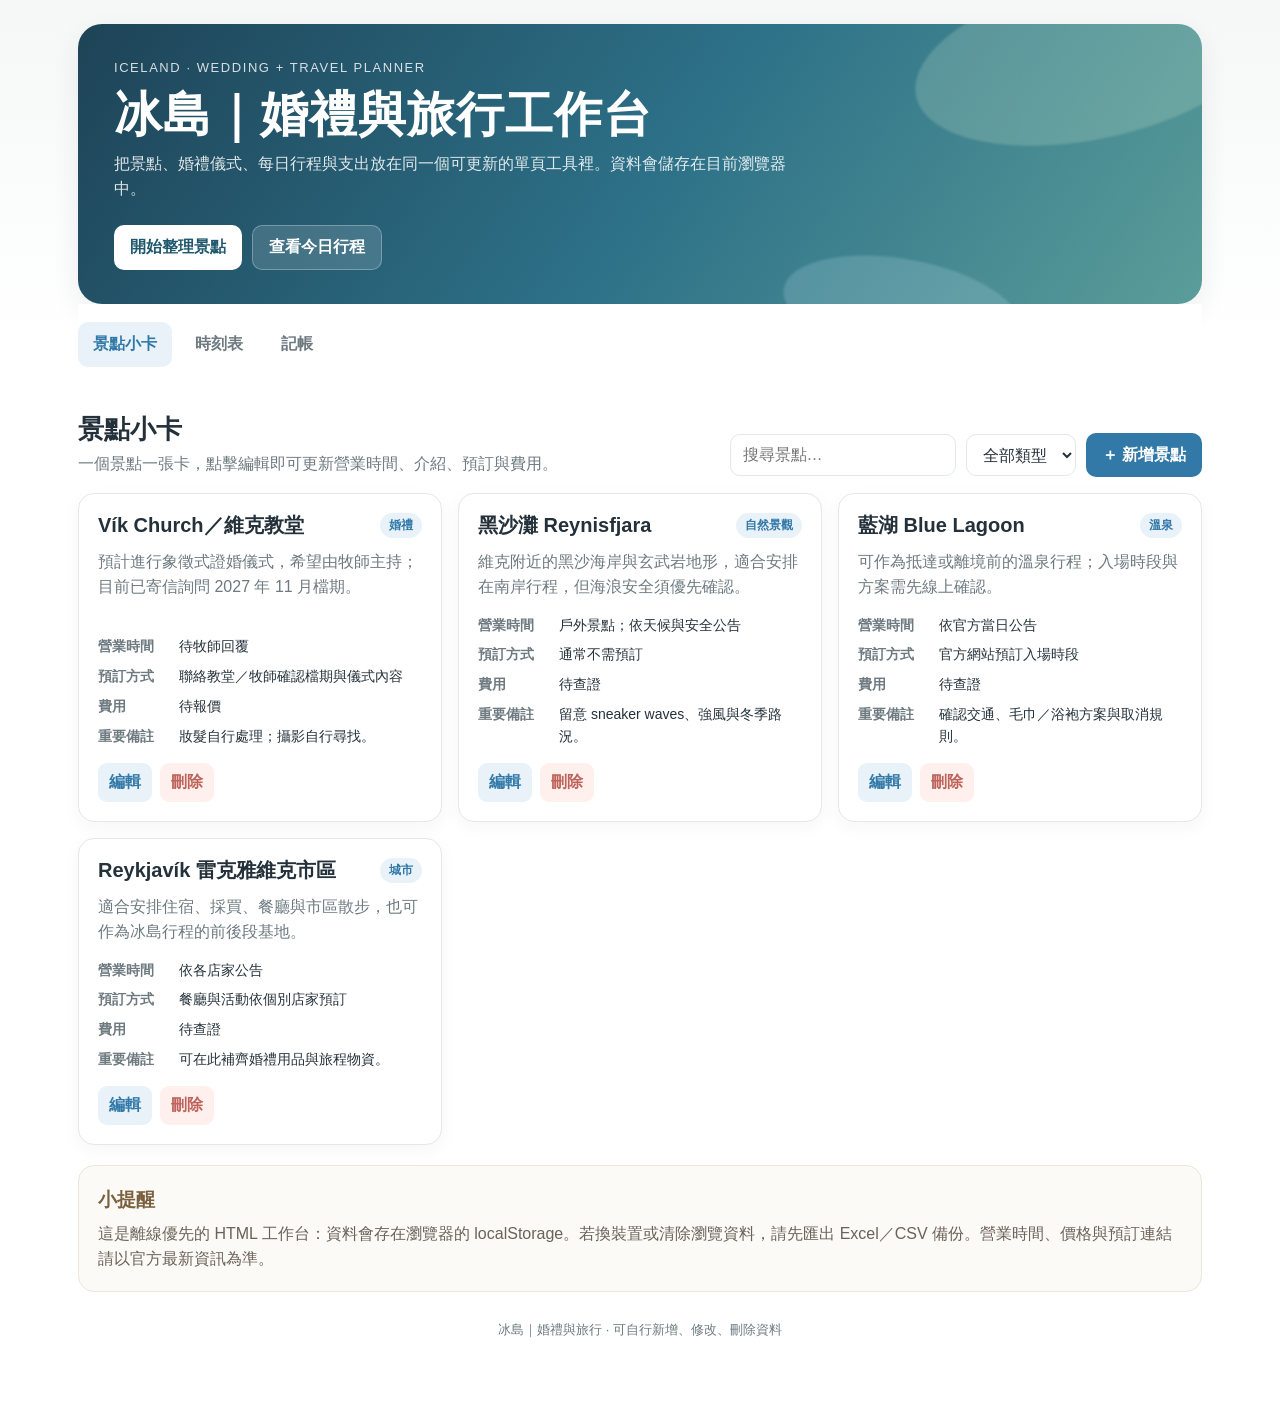
==== index.html @ bb9e5751 "Add files via upload" ====
<!doctype html>
<html lang="zh-Hant">
<head>
<meta charset="utf-8">
<meta name="viewport" content="width=device-width, initial-scale=1">
<title>冰島｜婚禮與旅行工作台</title>
<style>
:root{--ink:#25313a;--muted:#6e7a80;--line:#e4e8e8;--paper:#fff;--soft:#f4f7f6;--blue:#3279a8;--blue-soft:#e8f2f8;--green:#4c8d72;--green-soft:#eaf4ee;--amber:#b87836;--amber-soft:#fbf1e3;--red:#bd635b;--shadow:0 10px 28px rgba(36,53,60,.08);--radius:16px}
*{box-sizing:border-box}html{scroll-behavior:smooth}body{margin:0;background:linear-gradient(180deg,#f5f8f7 0,#fff 340px);color:var(--ink);font-family:-apple-system,BlinkMacSystemFont,"Noto Sans TC","Microsoft JhengHei",Arial,sans-serif;font-size:16px;line-height:1.55}button,input,select,textarea{font:inherit}button{cursor:pointer;border:0}.shell{max-width:1180px;margin:auto;padding:24px 28px 64px}.hero{position:relative;overflow:hidden;border-radius:24px;padding:34px 36px;color:#fff;background:linear-gradient(125deg,#1e4357 0%,#2d7188 52%,#5b9d99 100%);box-shadow:var(--shadow)}.hero:before,.hero:after{content:"";position:absolute;border-radius:50%;filter:blur(1px);opacity:.2}.hero:before{width:360px;height:160px;right:-70px;top:-45px;background:#d7f2d4;transform:rotate(-12deg)}.hero:after{width:240px;height:100px;right:180px;bottom:-55px;background:#c2e6f5;transform:rotate(10deg)}.hero>*{position:relative;z-index:1}.eyebrow{font-size:13px;letter-spacing:.12em;text-transform:uppercase;opacity:.82}.hero h1{font-size:clamp(28px,4vw,48px);line-height:1.12;margin:10px 0 10px;font-weight:800;letter-spacing:.02em}.hero p{margin:0;max-width:680px;color:rgba(255,255,255,.86)}.hero-actions{display:flex;flex-wrap:wrap;gap:10px;margin-top:24px}.btn{min-height:44px;border-radius:10px;padding:9px 16px;font-weight:700;transition:.2s ease;display:inline-flex;align-items:center;justify-content:center;gap:7px}.btn:hover{transform:translateY(-1px)}.btn-primary{background:#fff;color:#1f586d}.btn-ghost{background:rgba(255,255,255,.14);color:#fff;border:1px solid rgba(255,255,255,.28)}.btn-blue{background:var(--blue);color:#fff}.btn-green{background:var(--green);color:#fff}.btn-amber{background:var(--amber);color:#fff}.btn-muted{background:var(--soft);color:var(--ink);border:1px solid var(--line)}.btn-danger{background:#fff1ef;color:var(--red);border:1px solid #f2cfcb}.tabs{display:flex;gap:8px;overflow:auto;padding:18px 0 12px;position:sticky;top:0;background:rgba(255,255,255,.94);backdrop-filter:blur(10px);z-index:5}.tab{white-space:nowrap;padding:10px 15px;border-radius:10px;color:var(--muted);background:transparent;font-weight:700}.tab.active{color:var(--blue);background:var(--blue-soft)}.section{display:none;padding-top:12px}.section.active{display:block}.section-head{display:flex;align-items:flex-end;justify-content:space-between;gap:16px;margin:18px 0 16px}.section-head h2{font-size:26px;margin:0 0 3px}.section-head p{margin:0;color:var(--muted)}.toolbar{display:flex;gap:10px;flex-wrap:wrap;align-items:center}.toolbar input,.toolbar select,.toolbar button{height:42px}.field-inline{border:1px solid var(--line);background:#fff;border-radius:10px;padding:8px 12px;color:var(--ink)}.spot-grid{display:grid;grid-template-columns:repeat(3,minmax(0,1fr));gap:16px}.card{background:var(--paper);border:1px solid var(--line);border-radius:var(--radius);box-shadow:0 5px 18px rgba(40,57,61,.045);padding:19px}.spot-card{display:flex;flex-direction:column;min-height:292px}.spot-top{display:flex;justify-content:space-between;gap:12px;align-items:flex-start}.spot-title{font-size:20px;font-weight:800;line-height:1.25}.badge{display:inline-flex;align-items:center;min-height:25px;padding:3px 9px;border-radius:999px;font-size:12px;font-weight:800;background:var(--blue-soft);color:var(--blue);white-space:nowrap}.badge.green{background:var(--green-soft);color:var(--green)}.badge.amber{background:var(--amber-soft);color:var(--amber)}.badge.red{background:#fff0ee;color:var(--red)}.spot-intro{color:var(--muted);margin:12px 0 15px;display:-webkit-box;-webkit-line-clamp:3;-webkit-box-orient:vertical;overflow:hidden}.meta{display:grid;gap:8px;margin-top:auto}.meta-row{display:flex;gap:9px;align-items:flex-start;font-size:14px}.meta-row b{width:72px;color:var(--muted);font-weight:700;flex:0 0 auto}.meta-row span{color:var(--ink)}.card-actions{display:flex;gap:8px;margin-top:16px}.small-btn{min-height:38px;padding:7px 11px;border-radius:9px;background:var(--soft);color:var(--ink);font-weight:700}.small-btn.edit{color:var(--blue);background:var(--blue-soft)}.small-btn.delete{color:var(--red);background:#fff0ee}.empty{padding:42px 18px;text-align:center;border:1px dashed #cfd8d7;border-radius:16px;color:var(--muted);grid-column:1/-1}.schedule-layout{display:grid;grid-template-columns:280px 1fr;gap:18px}.date-panel{align-self:start;position:sticky;top:74px}.date-panel h3,.side-card h3{margin:0 0 12px;font-size:17px}.date-list{display:grid;gap:7px;max-height:420px;overflow:auto}.date-option{text-align:left;background:#fff;border:1px solid var(--line);border-radius:10px;padding:9px 11px;color:var(--ink)}.date-option.selected{background:var(--blue-soft);border-color:#afd0e3;color:var(--blue);font-weight:800}.day-header{display:flex;justify-content:space-between;align-items:center;gap:12px;margin-bottom:12px}.day-header h3{font-size:21px;margin:0}.timeline{display:grid;gap:11px}.timeline-item{display:grid;grid-template-columns:82px 1fr;gap:13px;align-items:stretch}.time-box{display:flex;align-items:flex-start;justify-content:flex-end;padding-top:15px;color:var(--blue);font-weight:800}.timeline-card{border:1px solid var(--line);border-left:4px solid var(--blue);border-radius:12px;padding:13px 15px;background:#fff}.timeline-card h4{margin:0 0 3px;font-size:17px}.timeline-card p{margin:0;color:var(--muted);font-size:14px}.ledger-summary{display:grid;grid-template-columns:repeat(4,1fr);gap:12px;margin-bottom:18px}.stat{background:#fff;border:1px solid var(--line);border-radius:14px;padding:16px}.stat .label{font-size:13px;color:var(--muted)}.stat .value{font-size:24px;font-weight:800;margin-top:3px}.stat.blue .value{color:var(--blue)}.stat.green .value{color:var(--green)}.stat.amber .value{color:var(--amber)}.table-wrap{overflow:auto;border:1px solid var(--line);border-radius:14px;background:#fff}.data-table{width:100%;border-collapse:collapse;min-width:850px}.data-table th,.data-table td{padding:12px 13px;border-bottom:1px solid var(--line);text-align:left;vertical-align:top}.data-table th{font-size:13px;color:var(--muted);background:var(--soft);white-space:nowrap}.data-table tr:last-child td{border-bottom:0}.data-table td.num{text-align:right;white-space:nowrap}.row-actions{white-space:nowrap;text-align:right!important}.notes{padding:19px;border-radius:16px;background:#fbfaf7;border:1px solid #efe5d8;color:#6c6259;margin-top:20px}.notes h3{margin:0 0 8px;color:#7b603e}.footer-note{margin-top:28px;color:var(--muted);font-size:13px;text-align:center}.modal-backdrop{position:fixed;inset:0;background:rgba(24,38,43,.46);display:none;align-items:center;justify-content:center;padding:18px;z-index:10}.modal-backdrop.open{display:flex}.modal{background:#fff;border-radius:18px;max-width:740px;width:100%;max-height:92vh;overflow:auto;box-shadow:0 20px 60px rgba(0,0,0,.2);padding:24px}.modal-head{display:flex;justify-content:space-between;align-items:center;margin-bottom:16px}.modal-head h3{margin:0;font-size:22px}.close{background:var(--soft);border-radius:9px;width:40px;height:40px;font-size:22px}.form-grid{display:grid;grid-template-columns:1fr 1fr;gap:13px}.form-field{display:grid;gap:6px}.form-field.full{grid-column:1/-1}.form-field label{font-size:13px;color:var(--muted);font-weight:700}.form-field input,.form-field select,.form-field textarea{width:100%;border:1px solid var(--line);border-radius:10px;padding:10px 11px;background:#fff;color:var(--ink)}.form-field textarea{min-height:100px;resize:vertical}.modal-actions{display:flex;justify-content:flex-end;gap:9px;margin-top:20px}.toast{position:fixed;right:20px;bottom:20px;z-index:20;background:#25313a;color:#fff;border-radius:10px;padding:12px 15px;opacity:0;transform:translateY(8px);transition:.25s ease;pointer-events:none}.toast.show{opacity:1;transform:translateY(0)}.hint{font-size:13px;color:var(--muted);margin-top:8px}@media(max-width:900px){.spot-grid{grid-template-columns:repeat(2,minmax(0,1fr))}.schedule-layout{grid-template-columns:1fr}.date-panel{position:static}.date-list{display:flex;overflow:auto;max-height:none}.date-option{min-width:138px}.ledger-summary{grid-template-columns:repeat(2,1fr)}}@media(max-width:620px){.shell{padding:12px 16px 46px}.hero{padding:26px 22px;border-radius:18px}.hero h1{font-size:31px}.section-head{display:block}.section-head .toolbar{margin-top:13px}.spot-grid{grid-template-columns:1fr}.ledger-summary{grid-template-columns:1fr 1fr}.form-grid{grid-template-columns:1fr}.form-field.full{grid-column:auto}.toolbar input,.toolbar select{flex:1;min-width:140px}.timeline-item{grid-template-columns:57px 1fr}.time-box{font-size:13px}.card{padding:16px}}
</style>
</head>
<body>
<div class="shell">
<header class="hero">
  <div class="eyebrow">Iceland · wedding + travel planner</div>
  <h1>冰島｜婚禮與旅行工作台</h1>
  <p>把景點、婚禮儀式、每日行程與支出放在同一個可更新的單頁工具裡。資料會儲存在目前瀏覽器中。</p>
  <div class="hero-actions"><button class="btn btn-primary" data-tab="spots">開始整理景點</button><button class="btn btn-ghost" data-tab="schedule">查看今日行程</button></div>
</header>
<nav class="tabs" aria-label="主要功能"><button class="tab active" data-tab="spots">景點小卡</button><button class="tab" data-tab="schedule">時刻表</button><button class="tab" data-tab="ledger">記帳</button></nav>
<main>
<section id="spots" class="section active" aria-labelledby="spots-title">
  <div class="section-head"><div><h2 id="spots-title">景點小卡</h2><p>一個景點一張卡，點擊編輯即可更新營業時間、介紹、預訂與費用。</p></div><div class="toolbar"><input id="spotSearch" class="field-inline" type="search" placeholder="搜尋景點…" aria-label="搜尋景點"><select id="spotFilter" class="field-inline" aria-label="篩選景點類型"><option value="all">全部類型</option><option>婚禮</option><option>自然景觀</option><option>溫泉</option><option>城市</option><option>住宿</option><option>交通</option></select><button class="btn btn-blue" id="addSpot">＋ 新增景點</button></div></div>
  <div id="spotGrid" class="spot-grid"></div>
</section>
<section id="schedule" class="section" aria-labelledby="schedule-title">
  <div class="section-head"><div><h2 id="schedule-title">時刻表</h2><p>先選日期，再查看當天行程；每一筆行程也可以編輯或刪除。</p></div><div class="toolbar"><button class="btn btn-blue" id="addSchedule">＋ 新增行程</button></div></div>
  <div class="schedule-layout"><aside class="card date-panel"><h3>選擇日期</h3><div id="dateList" class="date-list"></div><p class="hint">日期會依行程自動出現。</p></aside><div class="card"><div class="day-header"><h3 id="selectedDateLabel">尚未建立行程</h3><span id="dayCount" class="badge">0 筆</span></div><div id="timeline" class="timeline"></div></div></div>
</section>
<section id="ledger" class="section" aria-labelledby="ledger-title">
  <div class="section-head"><div><h2 id="ledger-title">記帳</h2><p>原幣與台幣分開記錄；可匯出 Excel 相容檔案。</p></div><div class="toolbar"><button class="btn btn-green" id="addExpense">＋ 新增支出</button><button class="btn btn-muted" id="exportExcel">⇩ 匯出 Excel</button><button class="btn btn-muted" id="exportCsv">⇩ 匯出 CSV</button></div></div>
  <div class="ledger-summary"><div class="stat blue"><div class="label">台幣總預估</div><div class="value" id="sumEstimate">NT$0</div></div><div class="stat green"><div class="label">已付款台幣</div><div class="value" id="sumPaid">NT$0</div></div><div class="stat amber"><div class="label">待付款台幣</div><div class="value" id="sumPending">NT$0</div></div><div class="stat"><div class="label">支出筆數</div><div class="value" id="sumCount">0</div></div></div>
  <div class="table-wrap"><table class="data-table"><thead><tr><th>日期</th><th>項目</th><th>類別</th><th>狀態</th><th>原幣別</th><th>原始金額</th><th>台幣估算</th><th>備註</th><th></th></tr></thead><tbody id="expenseBody"></tbody></table></div>
</section>
</main>
<div class="notes"><h3>小提醒</h3><div>這是離線優先的 HTML 工作台：資料會存在瀏覽器的 localStorage。若換裝置或清除瀏覽資料，請先匯出 Excel／CSV 備份。營業時間、價格與預訂連結請以官方最新資訊為準。</div></div>
<div class="footer-note">冰島｜婚禮與旅行 · 可自行新增、修改、刪除資料</div>
</div>
<div id="modalBackdrop" class="modal-backdrop" role="dialog" aria-modal="true" aria-labelledby="modalTitle"><div class="modal"><div class="modal-head"><h3 id="modalTitle">新增資料</h3><button class="close" id="closeModal" aria-label="關閉">×</button></div><form id="entryForm"><div id="formFields" class="form-grid"></div><div class="modal-actions"><button type="button" class="btn btn-muted" id="cancelModal">取消</button><button type="submit" class="btn btn-blue">儲存</button></div></form></div></div>
<div id="toast" class="toast" role="status"></div>
<script>
const KEY='iceland-wedding-travel-v1';
const starter={spots:[
 {id:uid(),name:'Vík Church／維克教堂',type:'婚禮',hours:'待牧師回覆',intro:'預計進行象徵式證婚儀式，希望由牧師主持；目前已寄信詢問 2027 年 11 月檔期。',booking:'聯絡教堂／牧師確認檔期與儀式內容',cost:'待報價',notes:'妝髮自行處理；攝影自行尋找。'},
 {id:uid(),name:'黑沙灘 Reynisfjara',type:'自然景觀',hours:'戶外景點；依天候與安全公告',intro:'維克附近的黑沙海岸與玄武岩地形，適合安排在南岸行程，但海浪安全須優先確認。',booking:'通常不需預訂',cost:'待查證',notes:'留意 sneaker waves、強風與冬季路況。'},
 {id:uid(),name:'藍湖 Blue Lagoon',type:'溫泉',hours:'依官方當日公告',intro:'可作為抵達或離境前的溫泉行程；入場時段與方案需先線上確認。',booking:'官方網站預訂入場時段',cost:'待查證',notes:'確認交通、毛巾／浴袍方案與取消規則。'},
 {id:uid(),name:'Reykjavík 雷克雅維克市區',type:'城市',hours:'依各店家公告',intro:'適合安排住宿、採買、餐廳與市區散步，也可作為冰島行程的前後段基地。',booking:'餐廳與活動依個別店家預訂',cost:'待查證',notes:'可在此補齊婚禮用品與旅程物資。'}
],schedule:[
 {id:uid(),date:'2027-11-01',time:'09:00',title:'抵達 Reykjavík／入住',location:'Reykjavík',notes:'依航班時間調整'},
 {id:uid(),date:'2027-11-02',time:'10:00',title:'市區採買與婚禮準備',location:'Reykjavík',notes:'確認服裝、文件與交通'},
 {id:uid(),date:'2027-11-03',time:'13:00',title:'前往 Vík／入住',location:'Vík',notes:'依路況預留彈性'},
 {id:uid(),date:'2027-11-04',time:'',title:'婚禮儀式／攝影',location:'Vík Church',notes:'等待牧師確認檔期'}
],expenses:[
 {id:uid(),date:'',item:'教堂／牧師儀式',category:'婚禮',status:'預估',currency:'ISK',original:'',twd:'',notes:'等待 Vík Church 報價'},
 {id:uid(),date:'',item:'婚禮攝影',category:'婚禮',status:'預估',currency:'ISK',original:'',twd:'',notes:'攝影方案尚未確認'},
 {id:uid(),date:'',item:'國際機票',category:'機票',status:'預估',currency:'TWD',original:'',twd:'',notes:''},
 {id:uid(),date:'',item:'住宿',category:'住宿',status:'預估',currency:'ISK',original:'',twd:'',notes:''}
]};
let db=load();let selectedDate='';let editing={kind:null,id:null};
function uid(){return Date.now().toString(36)+Math.random().toString(36).slice(2,8)}
function load(){try{return JSON.parse(localStorage.getItem(KEY))||structuredClone(starter)}catch(e){return structuredClone(starter)}}
function save(){localStorage.setItem(KEY,JSON.stringify(db))}
function esc(v){return String(v??'').replace(/[&<>'"]/g,c=>({'&':'&amp;','<':'&lt;','>':'&gt;',"'":'&#39;','"':'&quot;'}[c]))}
function money(v){return v?new Intl.NumberFormat('zh-TW',{style:'currency',currency:'TWD',maximumFractionDigits:0}).format(Number(v)): '—'}
function fmtDate(d){if(!d)return '未排日期';const [y,m,day]=d.split('-');return `${y} 年 ${Number(m)} 月 ${Number(day)} 日`}
function toast(t){const el=document.getElementById('toast');el.textContent=t;el.classList.add('show');setTimeout(()=>el.classList.remove('show'),2200)}
function renderSpots(){const q=document.getElementById('spotSearch').value.toLowerCase();const f=document.getElementById('spotFilter').value;const rows=db.spots.filter(s=>(f==='all'||s.type===f)&&(!q||[s.name,s.intro,s.hours,s.booking,s.cost,s.notes].join(' ').toLowerCase().includes(q)));const grid=document.getElementById('spotGrid');if(!rows.length){grid.innerHTML='<div class="empty">找不到符合條件的景點。可以新增一張景點小卡。</div>';return}grid.innerHTML=rows.map(s=>`<article class="card spot-card"><div class="spot-top"><div class="spot-title">${esc(s.name)}</div><span class="badge">${esc(s.type)}</span></div><p class="spot-intro">${esc(s.intro||'尚未填寫介紹')}</p><div class="meta"><div class="meta-row"><b>營業時間</b><span>${esc(s.hours||'—')}</span></div><div class="meta-row"><b>預訂方式</b><span>${esc(s.booking||'—')}</span></div><div class="meta-row"><b>費用</b><span>${esc(s.cost||'—')}</span></div><div class="meta-row"><b>重要備註</b><span>${esc(s.notes||'—')}</span></div></div><div class="card-actions"><button class="small-btn edit" data-edit="spot" data-id="${s.id}">編輯</button><button class="small-btn delete" data-delete="spot" data-id="${s.id}">刪除</button></div></article>`).join('')}
function renderDates(){const dates=[...new Set(db.schedule.map(s=>s.date).filter(Boolean))].sort();if(!selectedDate||!dates.includes(selectedDate))selectedDate=dates[0]||'';document.getElementById('dateList').innerHTML=dates.length?dates.map(d=>`<button class="date-option ${d===selectedDate?'selected':''}" data-date="${d}">${fmtDate(d)}</button>`).join(''):'<div class="hint">尚無日期</div>';renderTimeline()}
function renderTimeline(){const items=db.schedule.filter(s=>s.date===selectedDate).sort((a,b)=>(a.time||'99:99').localeCompare(b.time||'99:99'));document.getElementById('selectedDateLabel').textContent=selectedDate?fmtDate(selectedDate):'尚未建立行程';document.getElementById('dayCount').textContent=`${items.length} 筆`;document.getElementById('timeline').innerHTML=items.length?items.map(s=>`<div class="timeline-item"><div class="time-box">${esc(s.time||'—')}</div><div class="timeline-card"><h4>${esc(s.title)}</h4><p>${esc(s.location||'未填地點')} ${s.notes?' · '+esc(s.notes):''}</p><div class="card-actions"><button class="small-btn edit" data-edit="schedule" data-id="${s.id}">編輯</button><button class="small-btn delete" data-delete="schedule" data-id="${s.id}">刪除</button></div></div></div>`).join(''):'<div class="empty">這一天還沒有行程，按「新增行程」開始安排。</div>'}
function renderLedger(){const rows=db.expenses;const total=rows.reduce((a,x)=>a+Number(x.twd||0),0),paid=rows.filter(x=>x.status==='已付款').reduce((a,x)=>a+Number(x.twd||0),0),pending=rows.filter(x=>x.status==='待付款').reduce((a,x)=>a+Number(x.twd||0),0);document.getElementById('sumEstimate').textContent=money(total);document.getElementById('sumPaid').textContent=money(paid);document.getElementById('sumPending').textContent=money(pending);document.getElementById('sumCount').textContent=rows.length;document.getElementById('expenseBody').innerHTML=rows.length?rows.map(x=>`<tr><td>${esc(x.date||'—')}</td><td><strong>${esc(x.item)}</strong></td><td><span class="badge">${esc(x.category)}</span></td><td><span class="badge ${x.status==='已付款'?'green':x.status==='待付款'?'amber':''}">${esc(x.status)}</span></td><td>${esc(x.currency)}</td><td class="num">${esc(x.original||'—')}</td><td class="num">${money(x.twd)}</td><td>${esc(x.notes||'—')}</td><td class="row-actions"><button class="small-btn edit" data-edit="expense" data-id="${x.id}">編輯</button> <button class="small-btn delete" data-delete="expense" data-id="${x.id}">刪除</button></td></tr>`).join(''):'<tr><td colspan="9" style="text-align:center;color:var(--muted);padding:30px">尚無支出紀錄。</td></tr>'}
function render(){renderSpots();renderDates();renderLedger();save()}
const forms={spot:{title:'景點小卡',fields:[['name','景點名稱','text',true],['type','類型','select',['婚禮','自然景觀','溫泉','城市','住宿','交通']],['hours','營業時間','text'],['intro','景點介紹','textarea',true],['booking','預訂方式','textarea'],['cost','費用','text'],['notes','重要備註','textarea']]},schedule:{title:'行程小卡',fields:[['date','日期','date',true],['time','時間','time'],['title','行程名稱','text',true],['location','地點','text'],['notes','備註','textarea']]},expense:{title:'支出紀錄',fields:[['date','日期','date'],['item','項目','text',true],['category','類別','select',['婚禮','交通','住宿','機票','餐飲','景點／活動','購物','其他']],['status','狀態','select',['預估','待付款','已付款','取消']],['currency','原幣別','select',['ISK','TWD','EUR','USD']],['original','原始金額','number'],['twd','台幣估算','number'],['notes','備註','textarea']]}};
function openModal(kind,id){editing={kind,id:id||null};const cfg=forms[kind];document.getElementById('modalTitle').textContent=(id?'編輯':'新增')+cfg.title;const item=id?db[kind==='spot'?'spots':kind==='schedule'?'schedule':'expenses'].find(x=>x.id===id):{};document.getElementById('formFields').innerHTML=cfg.fields.map(([key,label,type,required,options])=>{let input='';if(type==='select')input=`<select id="f-${key}" ${required?'required':''}>${options.map(o=>`<option ${item[key]===o?'selected':''}>${esc(o)}</option>`).join('')}</select>`;else if(type==='textarea')input=`<textarea id="f-${key}" ${required?'required':''}>${esc(item[key]||'')}</textarea>`;else input=`<input id="f-${key}" type="${type}" value="${esc(item[key]||'')}" ${required?'required':''}>`;return `<div class="form-field ${type==='textarea'?'full':''}"><label for="f-${key}">${label}${required?' *':''}</label>${input}</div>`}).join('');document.getElementById('modalBackdrop').classList.add('open');setTimeout(()=>document.getElementById('formFields').querySelector('input,select,textarea')?.focus(),50)}
function closeModal(){document.getElementById('modalBackdrop').classList.remove('open');editing={kind:null,id:null}}
function collect(kind){const out={};forms[kind].fields.forEach(([key])=>out[key]=document.getElementById('f-'+key).value.trim());return out}
function submitForm(e){e.preventDefault();const {kind,id}=editing;const coll=kind==='spot'?'spots':kind==='schedule'?'schedule':'expenses';const data=collect(kind);if(id){const i=db[coll].findIndex(x=>x.id===id);db[coll][i]={...db[coll][i],...data}}else db[coll].push({id:uid(),...data});closeModal();render();toast('已儲存，資料同步到本機瀏覽器')}
function remove(kind,id){const coll=kind==='spot'?'spots':kind==='schedule'?'schedule':'expenses';if(!confirm('確定要刪除這筆資料嗎？'))return;db[coll]=db[coll].filter(x=>x.id!==id);render();toast('已刪除')}
function csvCell(v){return '"'+String(v??'').replace(/"/g,'""')+'"'}
function download(name,content,type){const blob=new Blob([content],{type});const a=document.createElement('a');a.href=URL.createObjectURL(blob);a.download=name;a.click();setTimeout(()=>URL.revokeObjectURL(a.href),800)}
function exportCsv(){const header=['日期','項目','類別','狀態','原幣別','原始金額','台幣估算','備註'];const rows=db.expenses.map(x=>[x.date,x.item,x.category,x.status,x.currency,x.original,x.twd,x.notes]);download('冰島-費用紀錄.csv','\ufeff'+[header,...rows].map(r=>r.map(csvCell).join(',')).join('\r\n'),'text/csv;charset=utf-8');toast('CSV 已匯出，可用 Excel 開啟')}
function exportExcel(){const rows=db.expenses.map(x=>`<tr><td>${esc(x.date)}</td><td>${esc(x.item)}</td><td>${esc(x.category)}</td><td>${esc(x.status)}</td><td>${esc(x.currency)}</td><td>${esc(x.original)}</td><td>${esc(x.twd)}</td><td>${esc(x.notes)}</td></tr>`).join('');const html=`<html><head><meta charset="UTF-8"></head><body><table border="1"><tr><th>日期</th><th>項目</th><th>類別</th><th>狀態</th><th>原幣別</th><th>原始金額</th><th>台幣估算</th><th>備註</th></tr>${rows}</table></body></html>`;download('冰島-費用紀錄.xls','\ufeff'+html,'application/vnd.ms-excel;charset=utf-8');toast('Excel 檔案已匯出')}
document.addEventListener('click',e=>{const tab=e.target.closest('[data-tab]');if(tab){document.querySelectorAll('.tab').forEach(x=>x.classList.toggle('active',x.dataset.tab===tab.dataset.tab));document.querySelectorAll('.section').forEach(x=>x.classList.toggle('active',x.id===tab.dataset.tab));return}const edit=e.target.closest('[data-edit]');if(edit){openModal(edit.dataset.edit,edit.dataset.id);return}const del=e.target.closest('[data-delete]');if(del){remove(del.dataset.delete,del.dataset.id);return}const date=e.target.closest('[data-date]');if(date){selectedDate=date.dataset.date;renderDates();return}});
document.getElementById('addSpot').onclick=()=>openModal('spot');document.getElementById('addSchedule').onclick=()=>openModal('schedule');document.getElementById('addExpense').onclick=()=>openModal('expense');document.getElementById('exportCsv').onclick=exportCsv;document.getElementById('exportExcel').onclick=exportExcel;document.getElementById('spotSearch').oninput=renderSpots;document.getElementById('spotFilter').onchange=renderSpots;document.getElementById('entryForm').onsubmit=submitForm;document.getElementById('closeModal').onclick=closeModal;document.getElementById('cancelModal').onclick=closeModal;document.getElementById('modalBackdrop').onclick=e=>{if(e.target.id==='modalBackdrop')closeModal()};document.addEventListener('keydown',e=>{if(e.key==='Escape')closeModal()});render();
</script>
</body>
</html>
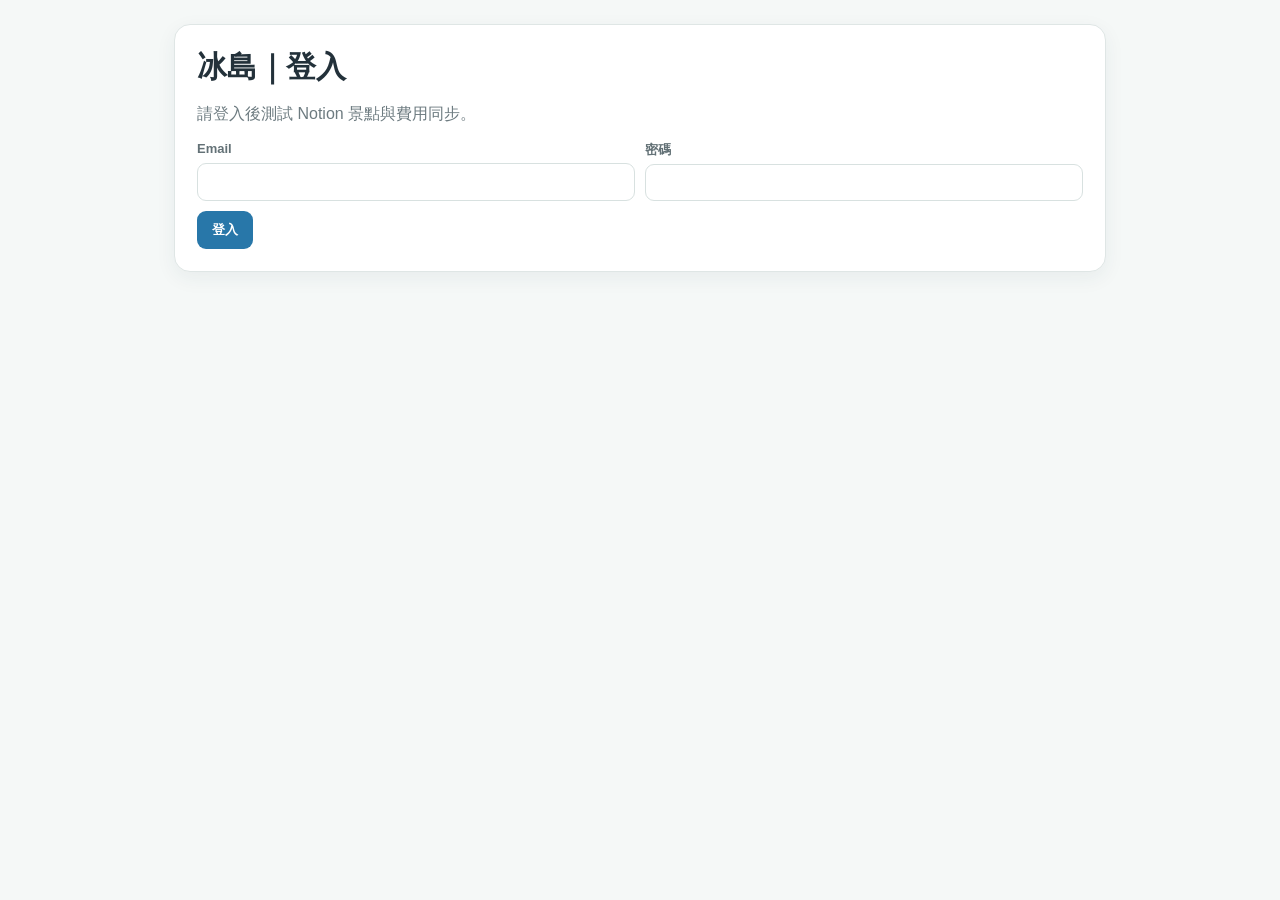
==== commit 4fc72bcd: "Add files via upload" ====
--- a/index.html
+++ b/index.html
@@ -1,86 +1,2 @@
 <!doctype html>
-<html lang="zh-Hant">
-<head>
-<meta charset="utf-8">
-<meta name="viewport" content="width=device-width, initial-scale=1">
-<title>冰島｜婚禮與旅行工作台</title>
-<style>
-:root{--ink:#25313a;--muted:#6e7a80;--line:#e4e8e8;--paper:#fff;--soft:#f4f7f6;--blue:#3279a8;--blue-soft:#e8f2f8;--green:#4c8d72;--green-soft:#eaf4ee;--amber:#b87836;--amber-soft:#fbf1e3;--red:#bd635b;--shadow:0 10px 28px rgba(36,53,60,.08);--radius:16px}
-*{box-sizing:border-box}html{scroll-behavior:smooth}body{margin:0;background:linear-gradient(180deg,#f5f8f7 0,#fff 340px);color:var(--ink);font-family:-apple-system,BlinkMacSystemFont,"Noto Sans TC","Microsoft JhengHei",Arial,sans-serif;font-size:16px;line-height:1.55}button,input,select,textarea{font:inherit}button{cursor:pointer;border:0}.shell{max-width:1180px;margin:auto;padding:24px 28px 64px}.hero{position:relative;overflow:hidden;border-radius:24px;padding:34px 36px;color:#fff;background:linear-gradient(125deg,#1e4357 0%,#2d7188 52%,#5b9d99 100%);box-shadow:var(--shadow)}.hero:before,.hero:after{content:"";position:absolute;border-radius:50%;filter:blur(1px);opacity:.2}.hero:before{width:360px;height:160px;right:-70px;top:-45px;background:#d7f2d4;transform:rotate(-12deg)}.hero:after{width:240px;height:100px;right:180px;bottom:-55px;background:#c2e6f5;transform:rotate(10deg)}.hero>*{position:relative;z-index:1}.eyebrow{font-size:13px;letter-spacing:.12em;text-transform:uppercase;opacity:.82}.hero h1{font-size:clamp(28px,4vw,48px);line-height:1.12;margin:10px 0 10px;font-weight:800;letter-spacing:.02em}.hero p{margin:0;max-width:680px;color:rgba(255,255,255,.86)}.hero-actions{display:flex;flex-wrap:wrap;gap:10px;margin-top:24px}.btn{min-height:44px;border-radius:10px;padding:9px 16px;font-weight:700;transition:.2s ease;display:inline-flex;align-items:center;justify-content:center;gap:7px}.btn:hover{transform:translateY(-1px)}.btn-primary{background:#fff;color:#1f586d}.btn-ghost{background:rgba(255,255,255,.14);color:#fff;border:1px solid rgba(255,255,255,.28)}.btn-blue{background:var(--blue);color:#fff}.btn-green{background:var(--green);color:#fff}.btn-amber{background:var(--amber);color:#fff}.btn-muted{background:var(--soft);color:var(--ink);border:1px solid var(--line)}.btn-danger{background:#fff1ef;color:var(--red);border:1px solid #f2cfcb}.tabs{display:flex;gap:8px;overflow:auto;padding:18px 0 12px;position:sticky;top:0;background:rgba(255,255,255,.94);backdrop-filter:blur(10px);z-index:5}.tab{white-space:nowrap;padding:10px 15px;border-radius:10px;color:var(--muted);background:transparent;font-weight:700}.tab.active{color:var(--blue);background:var(--blue-soft)}.section{display:none;padding-top:12px}.section.active{display:block}.section-head{display:flex;align-items:flex-end;justify-content:space-between;gap:16px;margin:18px 0 16px}.section-head h2{font-size:26px;margin:0 0 3px}.section-head p{margin:0;color:var(--muted)}.toolbar{display:flex;gap:10px;flex-wrap:wrap;align-items:center}.toolbar input,.toolbar select,.toolbar button{height:42px}.field-inline{border:1px solid var(--line);background:#fff;border-radius:10px;padding:8px 12px;color:var(--ink)}.spot-grid{display:grid;grid-template-columns:repeat(3,minmax(0,1fr));gap:16px}.card{background:var(--paper);border:1px solid var(--line);border-radius:var(--radius);box-shadow:0 5px 18px rgba(40,57,61,.045);padding:19px}.spot-card{display:flex;flex-direction:column;min-height:292px}.spot-top{display:flex;justify-content:space-between;gap:12px;align-items:flex-start}.spot-title{font-size:20px;font-weight:800;line-height:1.25}.badge{display:inline-flex;align-items:center;min-height:25px;padding:3px 9px;border-radius:999px;font-size:12px;font-weight:800;background:var(--blue-soft);color:var(--blue);white-space:nowrap}.badge.green{background:var(--green-soft);color:var(--green)}.badge.amber{background:var(--amber-soft);color:var(--amber)}.badge.red{background:#fff0ee;color:var(--red)}.spot-intro{color:var(--muted);margin:12px 0 15px;display:-webkit-box;-webkit-line-clamp:3;-webkit-box-orient:vertical;overflow:hidden}.meta{display:grid;gap:8px;margin-top:auto}.meta-row{display:flex;gap:9px;align-items:flex-start;font-size:14px}.meta-row b{width:72px;color:var(--muted);font-weight:700;flex:0 0 auto}.meta-row span{color:var(--ink)}.card-actions{display:flex;gap:8px;margin-top:16px}.small-btn{min-height:38px;padding:7px 11px;border-radius:9px;background:var(--soft);color:var(--ink);font-weight:700}.small-btn.edit{color:var(--blue);background:var(--blue-soft)}.small-btn.delete{color:var(--red);background:#fff0ee}.empty{padding:42px 18px;text-align:center;border:1px dashed #cfd8d7;border-radius:16px;color:var(--muted);grid-column:1/-1}.schedule-layout{display:grid;grid-template-columns:280px 1fr;gap:18px}.date-panel{align-self:start;position:sticky;top:74px}.date-panel h3,.side-card h3{margin:0 0 12px;font-size:17px}.date-list{display:grid;gap:7px;max-height:420px;overflow:auto}.date-option{text-align:left;background:#fff;border:1px solid var(--line);border-radius:10px;padding:9px 11px;color:var(--ink)}.date-option.selected{background:var(--blue-soft);border-color:#afd0e3;color:var(--blue);font-weight:800}.day-header{display:flex;justify-content:space-between;align-items:center;gap:12px;margin-bottom:12px}.day-header h3{font-size:21px;margin:0}.timeline{display:grid;gap:11px}.timeline-item{display:grid;grid-template-columns:82px 1fr;gap:13px;align-items:stretch}.time-box{display:flex;align-items:flex-start;justify-content:flex-end;padding-top:15px;color:var(--blue);font-weight:800}.timeline-card{border:1px solid var(--line);border-left:4px solid var(--blue);border-radius:12px;padding:13px 15px;background:#fff}.timeline-card h4{margin:0 0 3px;font-size:17px}.timeline-card p{margin:0;color:var(--muted);font-size:14px}.ledger-summary{display:grid;grid-template-columns:repeat(4,1fr);gap:12px;margin-bottom:18px}.stat{background:#fff;border:1px solid var(--line);border-radius:14px;padding:16px}.stat .label{font-size:13px;color:var(--muted)}.stat .value{font-size:24px;font-weight:800;margin-top:3px}.stat.blue .value{color:var(--blue)}.stat.green .value{color:var(--green)}.stat.amber .value{color:var(--amber)}.table-wrap{overflow:auto;border:1px solid var(--line);border-radius:14px;background:#fff}.data-table{width:100%;border-collapse:collapse;min-width:850px}.data-table th,.data-table td{padding:12px 13px;border-bottom:1px solid var(--line);text-align:left;vertical-align:top}.data-table th{font-size:13px;color:var(--muted);background:var(--soft);white-space:nowrap}.data-table tr:last-child td{border-bottom:0}.data-table td.num{text-align:right;white-space:nowrap}.row-actions{white-space:nowrap;text-align:right!important}.notes{padding:19px;border-radius:16px;background:#fbfaf7;border:1px solid #efe5d8;color:#6c6259;margin-top:20px}.notes h3{margin:0 0 8px;color:#7b603e}.footer-note{margin-top:28px;color:var(--muted);font-size:13px;text-align:center}.modal-backdrop{position:fixed;inset:0;background:rgba(24,38,43,.46);display:none;align-items:center;justify-content:center;padding:18px;z-index:10}.modal-backdrop.open{display:flex}.modal{background:#fff;border-radius:18px;max-width:740px;width:100%;max-height:92vh;overflow:auto;box-shadow:0 20px 60px rgba(0,0,0,.2);padding:24px}.modal-head{display:flex;justify-content:space-between;align-items:center;margin-bottom:16px}.modal-head h3{margin:0;font-size:22px}.close{background:var(--soft);border-radius:9px;width:40px;height:40px;font-size:22px}.form-grid{display:grid;grid-template-columns:1fr 1fr;gap:13px}.form-field{display:grid;gap:6px}.form-field.full{grid-column:1/-1}.form-field label{font-size:13px;color:var(--muted);font-weight:700}.form-field input,.form-field select,.form-field textarea{width:100%;border:1px solid var(--line);border-radius:10px;padding:10px 11px;background:#fff;color:var(--ink)}.form-field textarea{min-height:100px;resize:vertical}.modal-actions{display:flex;justify-content:flex-end;gap:9px;margin-top:20px}.toast{position:fixed;right:20px;bottom:20px;z-index:20;background:#25313a;color:#fff;border-radius:10px;padding:12px 15px;opacity:0;transform:translateY(8px);transition:.25s ease;pointer-events:none}.toast.show{opacity:1;transform:translateY(0)}.hint{font-size:13px;color:var(--muted);margin-top:8px}@media(max-width:900px){.spot-grid{grid-template-columns:repeat(2,minmax(0,1fr))}.schedule-layout{grid-template-columns:1fr}.date-panel{position:static}.date-list{display:flex;overflow:auto;max-height:none}.date-option{min-width:138px}.ledger-summary{grid-template-columns:repeat(2,1fr)}}@media(max-width:620px){.shell{padding:12px 16px 46px}.hero{padding:26px 22px;border-radius:18px}.hero h1{font-size:31px}.section-head{display:block}.section-head .toolbar{margin-top:13px}.spot-grid{grid-template-columns:1fr}.ledger-summary{grid-template-columns:1fr 1fr}.form-grid{grid-template-columns:1fr}.form-field.full{grid-column:auto}.toolbar input,.toolbar select{flex:1;min-width:140px}.timeline-item{grid-template-columns:57px 1fr}.time-box{font-size:13px}.card{padding:16px}}
-</style>
-</head>
-<body>
-<div class="shell">
-<header class="hero">
-  <div class="eyebrow">Iceland · wedding + travel planner</div>
-  <h1>冰島｜婚禮與旅行工作台</h1>
-  <p>把景點、婚禮儀式、每日行程與支出放在同一個可更新的單頁工具裡。資料會儲存在目前瀏覽器中。</p>
-  <div class="hero-actions"><button class="btn btn-primary" data-tab="spots">開始整理景點</button><button class="btn btn-ghost" data-tab="schedule">查看今日行程</button></div>
-</header>
-<nav class="tabs" aria-label="主要功能"><button class="tab active" data-tab="spots">景點小卡</button><button class="tab" data-tab="schedule">時刻表</button><button class="tab" data-tab="ledger">記帳</button></nav>
-<main>
-<section id="spots" class="section active" aria-labelledby="spots-title">
-  <div class="section-head"><div><h2 id="spots-title">景點小卡</h2><p>一個景點一張卡，點擊編輯即可更新營業時間、介紹、預訂與費用。</p></div><div class="toolbar"><input id="spotSearch" class="field-inline" type="search" placeholder="搜尋景點…" aria-label="搜尋景點"><select id="spotFilter" class="field-inline" aria-label="篩選景點類型"><option value="all">全部類型</option><option>婚禮</option><option>自然景觀</option><option>溫泉</option><option>城市</option><option>住宿</option><option>交通</option></select><button class="btn btn-blue" id="addSpot">＋ 新增景點</button></div></div>
-  <div id="spotGrid" class="spot-grid"></div>
-</section>
-<section id="schedule" class="section" aria-labelledby="schedule-title">
-  <div class="section-head"><div><h2 id="schedule-title">時刻表</h2><p>先選日期，再查看當天行程；每一筆行程也可以編輯或刪除。</p></div><div class="toolbar"><button class="btn btn-blue" id="addSchedule">＋ 新增行程</button></div></div>
-  <div class="schedule-layout"><aside class="card date-panel"><h3>選擇日期</h3><div id="dateList" class="date-list"></div><p class="hint">日期會依行程自動出現。</p></aside><div class="card"><div class="day-header"><h3 id="selectedDateLabel">尚未建立行程</h3><span id="dayCount" class="badge">0 筆</span></div><div id="timeline" class="timeline"></div></div></div>
-</section>
-<section id="ledger" class="section" aria-labelledby="ledger-title">
-  <div class="section-head"><div><h2 id="ledger-title">記帳</h2><p>原幣與台幣分開記錄；可匯出 Excel 相容檔案。</p></div><div class="toolbar"><button class="btn btn-green" id="addExpense">＋ 新增支出</button><button class="btn btn-muted" id="exportExcel">⇩ 匯出 Excel</button><button class="btn btn-muted" id="exportCsv">⇩ 匯出 CSV</button></div></div>
-  <div class="ledger-summary"><div class="stat blue"><div class="label">台幣總預估</div><div class="value" id="sumEstimate">NT$0</div></div><div class="stat green"><div class="label">已付款台幣</div><div class="value" id="sumPaid">NT$0</div></div><div class="stat amber"><div class="label">待付款台幣</div><div class="value" id="sumPending">NT$0</div></div><div class="stat"><div class="label">支出筆數</div><div class="value" id="sumCount">0</div></div></div>
-  <div class="table-wrap"><table class="data-table"><thead><tr><th>日期</th><th>項目</th><th>類別</th><th>狀態</th><th>原幣別</th><th>原始金額</th><th>台幣估算</th><th>備註</th><th></th></tr></thead><tbody id="expenseBody"></tbody></table></div>
-</section>
-</main>
-<div class="notes"><h3>小提醒</h3><div>這是離線優先的 HTML 工作台：資料會存在瀏覽器的 localStorage。若換裝置或清除瀏覽資料，請先匯出 Excel／CSV 備份。營業時間、價格與預訂連結請以官方最新資訊為準。</div></div>
-<div class="footer-note">冰島｜婚禮與旅行 · 可自行新增、修改、刪除資料</div>
-</div>
-<div id="modalBackdrop" class="modal-backdrop" role="dialog" aria-modal="true" aria-labelledby="modalTitle"><div class="modal"><div class="modal-head"><h3 id="modalTitle">新增資料</h3><button class="close" id="closeModal" aria-label="關閉">×</button></div><form id="entryForm"><div id="formFields" class="form-grid"></div><div class="modal-actions"><button type="button" class="btn btn-muted" id="cancelModal">取消</button><button type="submit" class="btn btn-blue">儲存</button></div></form></div></div>
-<div id="toast" class="toast" role="status"></div>
-<script>
-const KEY='iceland-wedding-travel-v1';
-const starter={spots:[
- {id:uid(),name:'Vík Church／維克教堂',type:'婚禮',hours:'待牧師回覆',intro:'預計進行象徵式證婚儀式，希望由牧師主持；目前已寄信詢問 2027 年 11 月檔期。',booking:'聯絡教堂／牧師確認檔期與儀式內容',cost:'待報價',notes:'妝髮自行處理；攝影自行尋找。'},
- {id:uid(),name:'黑沙灘 Reynisfjara',type:'自然景觀',hours:'戶外景點；依天候與安全公告',intro:'維克附近的黑沙海岸與玄武岩地形，適合安排在南岸行程，但海浪安全須優先確認。',booking:'通常不需預訂',cost:'待查證',notes:'留意 sneaker waves、強風與冬季路況。'},
- {id:uid(),name:'藍湖 Blue Lagoon',type:'溫泉',hours:'依官方當日公告',intro:'可作為抵達或離境前的溫泉行程；入場時段與方案需先線上確認。',booking:'官方網站預訂入場時段',cost:'待查證',notes:'確認交通、毛巾／浴袍方案與取消規則。'},
- {id:uid(),name:'Reykjavík 雷克雅維克市區',type:'城市',hours:'依各店家公告',intro:'適合安排住宿、採買、餐廳與市區散步，也可作為冰島行程的前後段基地。',booking:'餐廳與活動依個別店家預訂',cost:'待查證',notes:'可在此補齊婚禮用品與旅程物資。'}
-],schedule:[
- {id:uid(),date:'2027-11-01',time:'09:00',title:'抵達 Reykjavík／入住',location:'Reykjavík',notes:'依航班時間調整'},
- {id:uid(),date:'2027-11-02',time:'10:00',title:'市區採買與婚禮準備',location:'Reykjavík',notes:'確認服裝、文件與交通'},
- {id:uid(),date:'2027-11-03',time:'13:00',title:'前往 Vík／入住',location:'Vík',notes:'依路況預留彈性'},
- {id:uid(),date:'2027-11-04',time:'',title:'婚禮儀式／攝影',location:'Vík Church',notes:'等待牧師確認檔期'}
-],expenses:[
- {id:uid(),date:'',item:'教堂／牧師儀式',category:'婚禮',status:'預估',currency:'ISK',original:'',twd:'',notes:'等待 Vík Church 報價'},
- {id:uid(),date:'',item:'婚禮攝影',category:'婚禮',status:'預估',currency:'ISK',original:'',twd:'',notes:'攝影方案尚未確認'},
- {id:uid(),date:'',item:'國際機票',category:'機票',status:'預估',currency:'TWD',original:'',twd:'',notes:''},
- {id:uid(),date:'',item:'住宿',category:'住宿',status:'預估',currency:'ISK',original:'',twd:'',notes:''}
-]};
-let db=load();let selectedDate='';let editing={kind:null,id:null};
-function uid(){return Date.now().toString(36)+Math.random().toString(36).slice(2,8)}
-function load(){try{return JSON.parse(localStorage.getItem(KEY))||structuredClone(starter)}catch(e){return structuredClone(starter)}}
-function save(){localStorage.setItem(KEY,JSON.stringify(db))}
-function esc(v){return String(v??'').replace(/[&<>'"]/g,c=>({'&':'&amp;','<':'&lt;','>':'&gt;',"'":'&#39;','"':'&quot;'}[c]))}
-function money(v){return v?new Intl.NumberFormat('zh-TW',{style:'currency',currency:'TWD',maximumFractionDigits:0}).format(Number(v)): '—'}
-function fmtDate(d){if(!d)return '未排日期';const [y,m,day]=d.split('-');return `${y} 年 ${Number(m)} 月 ${Number(day)} 日`}
-function toast(t){const el=document.getElementById('toast');el.textContent=t;el.classList.add('show');setTimeout(()=>el.classList.remove('show'),2200)}
-function renderSpots(){const q=document.getElementById('spotSearch').value.toLowerCase();const f=document.getElementById('spotFilter').value;const rows=db.spots.filter(s=>(f==='all'||s.type===f)&&(!q||[s.name,s.intro,s.hours,s.booking,s.cost,s.notes].join(' ').toLowerCase().includes(q)));const grid=document.getElementById('spotGrid');if(!rows.length){grid.innerHTML='<div class="empty">找不到符合條件的景點。可以新增一張景點小卡。</div>';return}grid.innerHTML=rows.map(s=>`<article class="card spot-card"><div class="spot-top"><div class="spot-title">${esc(s.name)}</div><span class="badge">${esc(s.type)}</span></div><p class="spot-intro">${esc(s.intro||'尚未填寫介紹')}</p><div class="meta"><div class="meta-row"><b>營業時間</b><span>${esc(s.hours||'—')}</span></div><div class="meta-row"><b>預訂方式</b><span>${esc(s.booking||'—')}</span></div><div class="meta-row"><b>費用</b><span>${esc(s.cost||'—')}</span></div><div class="meta-row"><b>重要備註</b><span>${esc(s.notes||'—')}</span></div></div><div class="card-actions"><button class="small-btn edit" data-edit="spot" data-id="${s.id}">編輯</button><button class="small-btn delete" data-delete="spot" data-id="${s.id}">刪除</button></div></article>`).join('')}
-function renderDates(){const dates=[...new Set(db.schedule.map(s=>s.date).filter(Boolean))].sort();if(!selectedDate||!dates.includes(selectedDate))selectedDate=dates[0]||'';document.getElementById('dateList').innerHTML=dates.length?dates.map(d=>`<button class="date-option ${d===selectedDate?'selected':''}" data-date="${d}">${fmtDate(d)}</button>`).join(''):'<div class="hint">尚無日期</div>';renderTimeline()}
-function renderTimeline(){const items=db.schedule.filter(s=>s.date===selectedDate).sort((a,b)=>(a.time||'99:99').localeCompare(b.time||'99:99'));document.getElementById('selectedDateLabel').textContent=selectedDate?fmtDate(selectedDate):'尚未建立行程';document.getElementById('dayCount').textContent=`${items.length} 筆`;document.getElementById('timeline').innerHTML=items.length?items.map(s=>`<div class="timeline-item"><div class="time-box">${esc(s.time||'—')}</div><div class="timeline-card"><h4>${esc(s.title)}</h4><p>${esc(s.location||'未填地點')} ${s.notes?' · '+esc(s.notes):''}</p><div class="card-actions"><button class="small-btn edit" data-edit="schedule" data-id="${s.id}">編輯</button><button class="small-btn delete" data-delete="schedule" data-id="${s.id}">刪除</button></div></div></div>`).join(''):'<div class="empty">這一天還沒有行程，按「新增行程」開始安排。</div>'}
-function renderLedger(){const rows=db.expenses;const total=rows.reduce((a,x)=>a+Number(x.twd||0),0),paid=rows.filter(x=>x.status==='已付款').reduce((a,x)=>a+Number(x.twd||0),0),pending=rows.filter(x=>x.status==='待付款').reduce((a,x)=>a+Number(x.twd||0),0);document.getElementById('sumEstimate').textContent=money(total);document.getElementById('sumPaid').textContent=money(paid);document.getElementById('sumPending').textContent=money(pending);document.getElementById('sumCount').textContent=rows.length;document.getElementById('expenseBody').innerHTML=rows.length?rows.map(x=>`<tr><td>${esc(x.date||'—')}</td><td><strong>${esc(x.item)}</strong></td><td><span class="badge">${esc(x.category)}</span></td><td><span class="badge ${x.status==='已付款'?'green':x.status==='待付款'?'amber':''}">${esc(x.status)}</span></td><td>${esc(x.currency)}</td><td class="num">${esc(x.original||'—')}</td><td class="num">${money(x.twd)}</td><td>${esc(x.notes||'—')}</td><td class="row-actions"><button class="small-btn edit" data-edit="expense" data-id="${x.id}">編輯</button> <button class="small-btn delete" data-delete="expense" data-id="${x.id}">刪除</button></td></tr>`).join(''):'<tr><td colspan="9" style="text-align:center;color:var(--muted);padding:30px">尚無支出紀錄。</td></tr>'}
-function render(){renderSpots();renderDates();renderLedger();save()}
-const forms={spot:{title:'景點小卡',fields:[['name','景點名稱','text',true],['type','類型','select',['婚禮','自然景觀','溫泉','城市','住宿','交通']],['hours','營業時間','text'],['intro','景點介紹','textarea',true],['booking','預訂方式','textarea'],['cost','費用','text'],['notes','重要備註','textarea']]},schedule:{title:'行程小卡',fields:[['date','日期','date',true],['time','時間','time'],['title','行程名稱','text',true],['location','地點','text'],['notes','備註','textarea']]},expense:{title:'支出紀錄',fields:[['date','日期','date'],['item','項目','text',true],['category','類別','select',['婚禮','交通','住宿','機票','餐飲','景點／活動','購物','其他']],['status','狀態','select',['預估','待付款','已付款','取消']],['currency','原幣別','select',['ISK','TWD','EUR','USD']],['original','原始金額','number'],['twd','台幣估算','number'],['notes','備註','textarea']]}};
-function openModal(kind,id){editing={kind,id:id||null};const cfg=forms[kind];document.getElementById('modalTitle').textContent=(id?'編輯':'新增')+cfg.title;const item=id?db[kind==='spot'?'spots':kind==='schedule'?'schedule':'expenses'].find(x=>x.id===id):{};document.getElementById('formFields').innerHTML=cfg.fields.map(([key,label,type,required,options])=>{let input='';if(type==='select')input=`<select id="f-${key}" ${required?'required':''}>${options.map(o=>`<option ${item[key]===o?'selected':''}>${esc(o)}</option>`).join('')}</select>`;else if(type==='textarea')input=`<textarea id="f-${key}" ${required?'required':''}>${esc(item[key]||'')}</textarea>`;else input=`<input id="f-${key}" type="${type}" value="${esc(item[key]||'')}" ${required?'required':''}>`;return `<div class="form-field ${type==='textarea'?'full':''}"><label for="f-${key}">${label}${required?' *':''}</label>${input}</div>`}).join('');document.getElementById('modalBackdrop').classList.add('open');setTimeout(()=>document.getElementById('formFields').querySelector('input,select,textarea')?.focus(),50)}
-function closeModal(){document.getElementById('modalBackdrop').classList.remove('open');editing={kind:null,id:null}}
-function collect(kind){const out={};forms[kind].fields.forEach(([key])=>out[key]=document.getElementById('f-'+key).value.trim());return out}
-function submitForm(e){e.preventDefault();const {kind,id}=editing;const coll=kind==='spot'?'spots':kind==='schedule'?'schedule':'expenses';const data=collect(kind);if(id){const i=db[coll].findIndex(x=>x.id===id);db[coll][i]={...db[coll][i],...data}}else db[coll].push({id:uid(),...data});closeModal();render();toast('已儲存，資料同步到本機瀏覽器')}
-function remove(kind,id){const coll=kind==='spot'?'spots':kind==='schedule'?'schedule':'expenses';if(!confirm('確定要刪除這筆資料嗎？'))return;db[coll]=db[coll].filter(x=>x.id!==id);render();toast('已刪除')}
-function csvCell(v){return '"'+String(v??'').replace(/"/g,'""')+'"'}
-function download(name,content,type){const blob=new Blob([content],{type});const a=document.createElement('a');a.href=URL.createObjectURL(blob);a.download=name;a.click();setTimeout(()=>URL.revokeObjectURL(a.href),800)}
-function exportCsv(){const header=['日期','項目','類別','狀態','原幣別','原始金額','台幣估算','備註'];const rows=db.expenses.map(x=>[x.date,x.item,x.category,x.status,x.currency,x.original,x.twd,x.notes]);download('冰島-費用紀錄.csv','\ufeff'+[header,...rows].map(r=>r.map(csvCell).join(',')).join('\r\n'),'text/csv;charset=utf-8');toast('CSV 已匯出，可用 Excel 開啟')}
-function exportExcel(){const rows=db.expenses.map(x=>`<tr><td>${esc(x.date)}</td><td>${esc(x.item)}</td><td>${esc(x.category)}</td><td>${esc(x.status)}</td><td>${esc(x.currency)}</td><td>${esc(x.original)}</td><td>${esc(x.twd)}</td><td>${esc(x.notes)}</td></tr>`).join('');const html=`<html><head><meta charset="UTF-8"></head><body><table border="1"><tr><th>日期</th><th>項目</th><th>類別</th><th>狀態</th><th>原幣別</th><th>原始金額</th><th>台幣估算</th><th>備註</th></tr>${rows}</table></body></html>`;download('冰島-費用紀錄.xls','\ufeff'+html,'application/vnd.ms-excel;charset=utf-8');toast('Excel 檔案已匯出')}
-document.addEventListener('click',e=>{const tab=e.target.closest('[data-tab]');if(tab){document.querySelectorAll('.tab').forEach(x=>x.classList.toggle('active',x.dataset.tab===tab.dataset.tab));document.querySelectorAll('.section').forEach(x=>x.classList.toggle('active',x.id===tab.dataset.tab));return}const edit=e.target.closest('[data-edit]');if(edit){openModal(edit.dataset.edit,edit.dataset.id);return}const del=e.target.closest('[data-delete]');if(del){remove(del.dataset.delete,del.dataset.id);return}const date=e.target.closest('[data-date]');if(date){selectedDate=date.dataset.date;renderDates();return}});
-document.getElementById('addSpot').onclick=()=>openModal('spot');document.getElementById('addSchedule').onclick=()=>openModal('schedule');document.getElementById('addExpense').onclick=()=>openModal('expense');document.getElementById('exportCsv').onclick=exportCsv;document.getElementById('exportExcel').onclick=exportExcel;document.getElementById('spotSearch').oninput=renderSpots;document.getElementById('spotFilter').onchange=renderSpots;document.getElementById('entryForm').onsubmit=submitForm;document.getElementById('closeModal').onclick=closeModal;document.getElementById('cancelModal').onclick=closeModal;document.getElementById('modalBackdrop').onclick=e=>{if(e.target.id==='modalBackdrop')closeModal()};document.addEventListener('keydown',e=>{if(e.key==='Escape')closeModal()});render();
-</script>
-</body>
-</html>
+<html lang="zh-Hant"><meta charset="utf-8"><meta name="viewport" content="width=device-width,initial-scale=1"><title>冰島｜工作台</title><meta http-equiv="refresh" content="0; url=web/index.html"><p>正在開啟工作台… <a href="web/index.html">按這裡進入</a></p>
